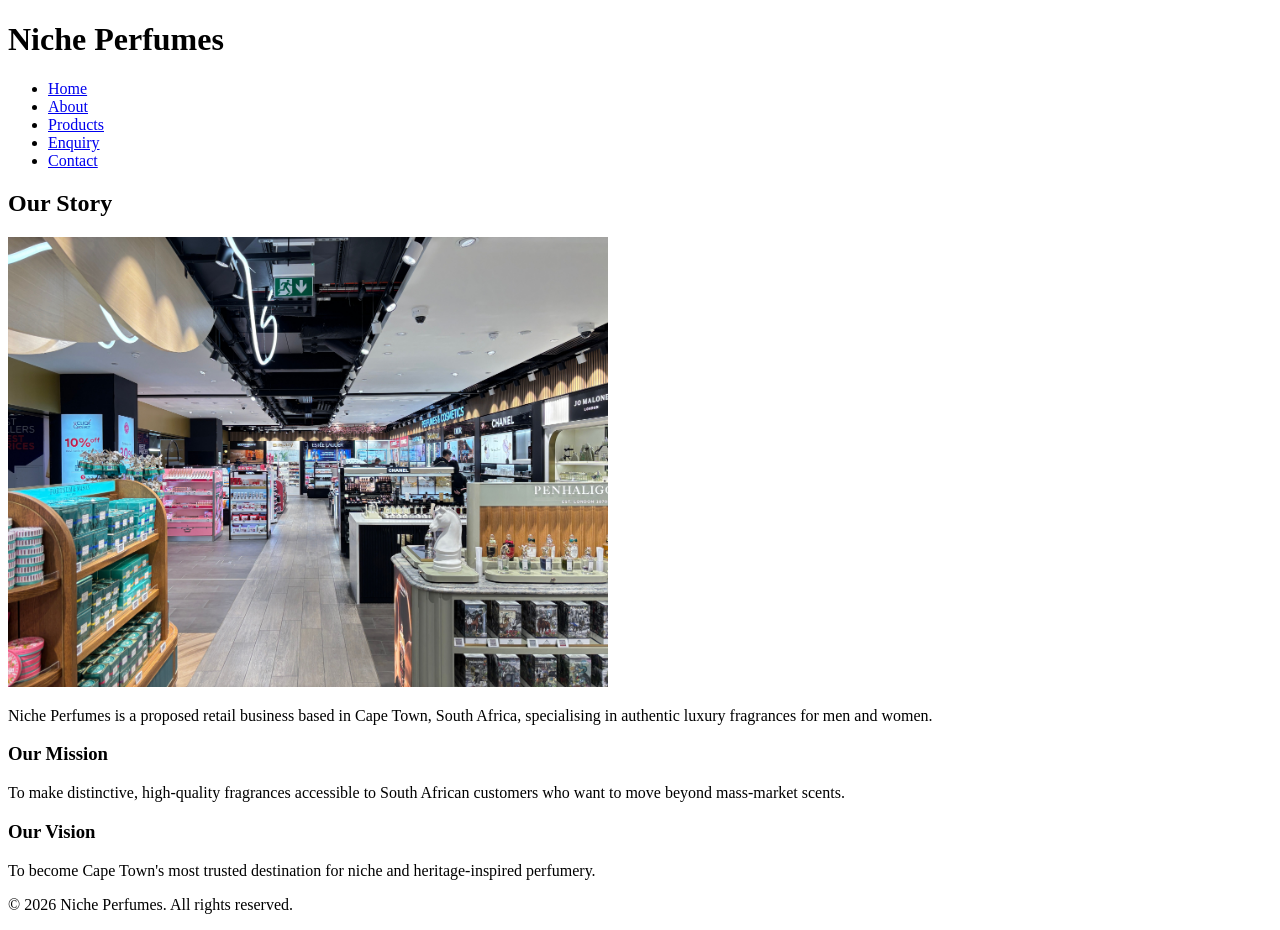
==== about.html @ 5447e138 "Add Part 1 HTML structure, images, and content" ====
<!DOCTYPE html>
<html lang="en">
<head>
    <meta charset="UTF-8">
    <meta name="viewport" content="width=device-width, initial-scale=1.0">
    <title>Niche Perfumes - About Us</title>
    <link rel="stylesheet" href="css/style.css">
</head>
<body>

    <header>
        <h1>Niche Perfumes</h1>
        <nav>
            <ul>
                <li><a href="index.html">Home</a></li>
                <li><a href="about.html">About</a></li>
                <li><a href="products.html">Products</a></li>
                <li><a href="enquiry.html">Enquiry</a></li>
                <li><a href="contact.html">Contact</a></li>
            </ul>
        </nav>
    </header>

    <main>
        <section class="about-content">
            <h2>Our Story</h2>
           
    <img src="images/about/about-store.jpg" alt="Niche Perfumes store interior" width="600">
    <p>Niche Perfumes is a proposed retail business based in Cape Town, South Africa, specialising in authentic luxury fragrances for men and women.</p>
           
            <h3>Our Mission</h3>
            <p>To make distinctive, high-quality fragrances accessible to South African customers who want to move beyond mass-market scents.</p>

            <h3>Our Vision</h3>
            <p>To become Cape Town's most trusted destination for niche and heritage-inspired perfumery.</p>
        </section>
    </main>

    <footer>
        <p>&copy; 2026 Niche Perfumes. All rights reserved.</p>
    </footer>

</body>
</html>
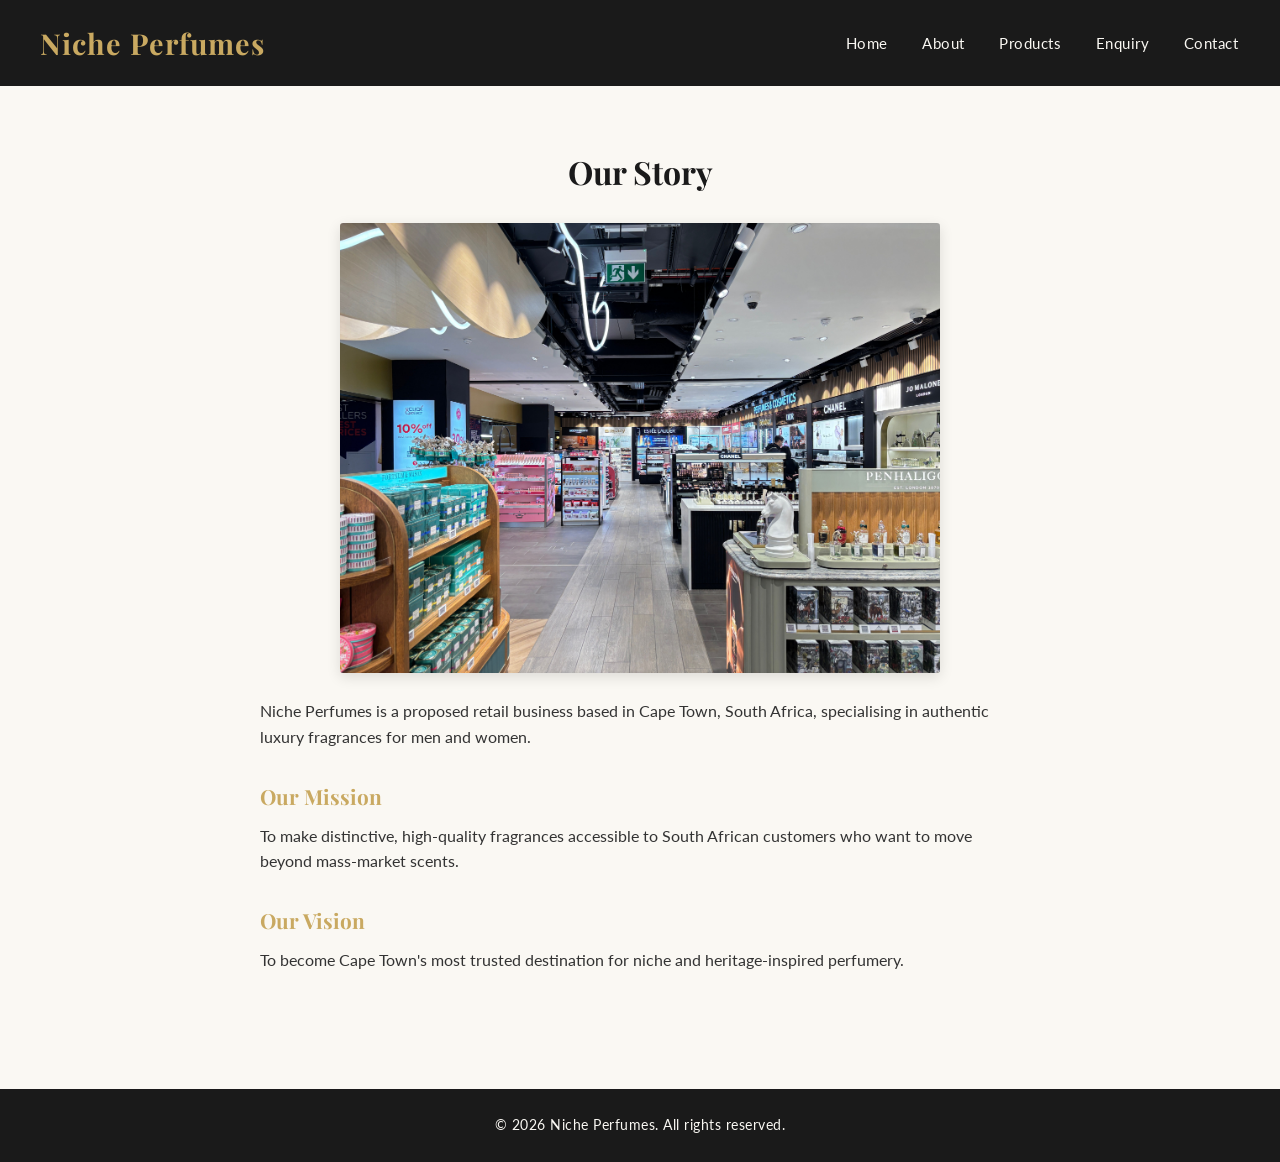
==== commit 753fa6cc: "Remove hard-coded width attributes from img tags" ====
--- a/about.html
+++ b/about.html
@@ -25,7 +25,7 @@
         <section class="about-content">
             <h2>Our Story</h2>
            
-    <img src="images/about/about-store.jpg" alt="Niche Perfumes store interior" width="600">
+    <img src="images/about/about-store.jpg" alt="Niche Perfumes store interior">
     <p>Niche Perfumes is a proposed retail business based in Cape Town, South Africa, specialising in authentic luxury fragrances for men and women.</p>
            
             <h3>Our Mission</h3>
--- a/css/style.css
+++ b/css/style.css
@@ -0,0 +1,575 @@
+/* ===== GOOGLE FONTS ===== */
+@import url('https://fonts.googleapis.com/css2?family=Playfair+Display:wght@400;700&family=Lato:wght@400;700&display=swap');
+
+/* ===== DESIGN TOKENS (CSS VARIABLES) ===== */
+:root {
+    --color-black: #1A1A1A;
+    --color-gold: #C9A961;
+    --color-ivory: #FAF8F3;
+    --color-grey: #8A8A8A;
+    --color-white: #FFFFFF;
+    --color-text: #333333;
+    --color-text-muted: #555555;
+    --color-border: #E5E0D5;
+
+    --font-heading: 'Playfair Display', 'Georgia', serif;
+    --font-body: 'Lato', sans-serif;
+
+    --spacing-sm: 1rem;
+    --spacing-md: 1.6rem;
+    --spacing-lg: 2.5rem;
+    --spacing-xl: 3.75rem;
+
+    --radius-sm: 0.2rem;
+    --radius-md: 0.4rem;
+
+    --transition: 0.3s ease;
+}
+
+/* ===== RESET & BASE STYLES ===== */
+* {
+    margin: 0;
+    padding: 0;
+    box-sizing: border-box;
+}
+
+body {
+    font-family: var(--font-body);
+    font-weight: 400;
+    background-color: var(--color-ivory);
+    color: var(--color-black);
+    line-height: 1.6;
+}
+
+h1, h2, h3 {
+    font-family: var(--font-heading);
+    font-weight: 700;
+}
+
+a {
+    text-decoration: none;
+    color: inherit;
+}
+
+ul {
+    list-style: none;
+}
+
+img {
+    max-width: 100%;
+    height: auto;
+    display: block;
+}
+
+/* ===== HEADER & NAVIGATION ===== */
+header {
+    background-color: var(--color-black);
+    padding: 1.25rem var(--spacing-lg);
+    display: flex;
+    justify-content: space-between;
+    align-items: center;
+    flex-wrap: wrap;
+}
+
+header h1 {
+    color: var(--color-gold);
+    font-size: 1.8rem;
+    letter-spacing: 1px;
+}
+
+nav ul {
+    display: flex;
+    gap: 1.9rem;
+    width: 100%;
+    max-width: 100%;
+}
+
+nav a {
+    color: var(--color-ivory);
+    font-weight: 400;
+    font-size: 0.95rem;
+    letter-spacing: 0.5px;
+    transition: color var(--transition);
+    padding: 4px 2px;
+}
+
+nav a:hover,
+nav a:focus-visible {
+    color: var(--color-gold);
+    outline: none;
+}
+
+nav a:active {
+    color: var(--color-white);
+}
+
+/* ===== HERO SECTION ===== */
+.hero {
+    text-align: center;
+    padding: var(--spacing-xl) 1.25rem;
+    background-color: var(--color-ivory);
+}
+
+.hero img {
+    width: 100%;
+    max-width: 500px;
+    margin: 0 auto 1.9rem;
+    border-radius: var(--radius-sm);
+    box-shadow: 0 4px 14px rgba(0, 0, 0, 0.15);
+}
+
+.hero h2 {
+    font-size: 2.2rem;
+    color: var(--color-black);
+    margin-bottom: var(--spacing-sm);
+    letter-spacing: 0.5px;
+}
+
+.hero p {
+    font-size: 1.1rem;
+    font-weight: 400;
+    color: var(--color-text-muted);
+    margin-bottom: var(--spacing-md);
+}
+
+.hero .btn,
+.hero a.btn {
+    display: inline-block;
+    background-color: var(--color-black);
+    color: var(--color-gold);
+    font-weight: 700;
+    padding: 0.9rem 2.25rem;
+    font-size: 0.95rem;
+    letter-spacing: 1px;
+    text-transform: uppercase;
+    border-radius: 0.15rem;
+    transition: background-color var(--transition);
+}
+
+.hero .btn:hover,
+.hero a.btn:hover,
+.hero .btn:focus-visible {
+    background-color: var(--color-gold);
+    color: var(--color-black);
+    outline: none;
+}
+
+.hero .btn:active {
+    background-color: var(--color-white);
+}
+
+/* ===== FEATURED PRODUCTS ===== */
+.featured-products {
+    padding: 3.125rem 1.25rem;
+    text-align: center;
+    background-color: var(--color-white);
+    display: flex;
+    flex-direction: column;
+    align-items: center;
+}
+
+.featured-products h3 {
+    font-size: 1.6rem;
+    margin-bottom: 2.2rem;
+    color: var(--color-black);
+}
+
+.product-preview {
+    display: flex;
+    justify-content: center;
+    gap: var(--spacing-lg);
+    flex-wrap: wrap;
+    width: 100%;
+}
+
+.product-preview img {
+    width: 280px;
+    max-width: 100%;
+    height: 280px;
+    object-fit: cover;
+    border-radius: var(--radius-sm);
+    margin-bottom: var(--spacing-sm);
+    box-shadow: 0 2px 10px rgba(0, 0, 0, 0.1);
+    transition: transform var(--transition);
+}
+
+.product-preview img:hover {
+    transform: scale(1.03);
+}
+
+.product-preview p {
+    max-width: 280px;
+    font-size: 0.95rem;
+    font-weight: 400;
+    color: var(--color-text-muted);
+}
+
+/* ===== FOOTER ===== */
+footer {
+    background-color: var(--color-black);
+    color: var(--color-ivory);
+    text-align: center;
+    padding: var(--spacing-md) 1.25rem;
+    font-size: 0.85rem;
+    letter-spacing: 0.5px;
+    margin-top: var(--spacing-lg);
+}
+
+/* ===== ABOUT PAGE ===== */
+.about-content {
+    max-width: 800px;
+    width: 100%;
+    margin: 0 auto;
+    padding: var(--spacing-xl) 1.25rem;
+}
+
+.about-content h2 {
+    font-size: 2rem;
+    color: var(--color-black);
+    margin-bottom: var(--spacing-md);
+    text-align: center;
+}
+
+.about-content img {
+    width: 100%;
+    max-width: 600px;
+    margin: 0 auto var(--spacing-md);
+    border-radius: var(--radius-sm);
+    box-shadow: 0 4px 14px rgba(0, 0, 0, 0.12);
+}
+
+.about-content h3 {
+    font-size: 1.3rem;
+    color: var(--color-gold);
+    margin-top: 1.9rem;
+    margin-bottom: 0.6rem;
+}
+
+.about-content p {
+    font-size: 1rem;
+    font-weight: 400;
+    color: var(--color-text);
+    margin-bottom: var(--spacing-sm);
+}
+
+/* ===== PRODUCTS PAGE ===== */
+.products-intro {
+    max-width: 700px;
+    width: 100%;
+    margin: 0 auto;
+    padding: 3.125rem 1.25rem var(--spacing-md);
+    text-align: center;
+}
+
+.products-intro h2 {
+    font-size: 2rem;
+    color: var(--color-black);
+    margin-bottom: var(--spacing-sm);
+}
+
+.products-intro p {
+    font-weight: 400;
+    color: var(--color-text-muted);
+}
+
+.scent-family {
+    max-width: 700px;
+    width: 100%;
+    margin: 0 auto;
+    padding: 1.9rem 1.25rem;
+    text-align: center;
+    border-bottom: 1px solid var(--color-border);
+}
+
+.scent-family h3 {
+    font-size: 1.4rem;
+    color: var(--color-gold);
+    margin-bottom: var(--spacing-sm);
+}
+
+.scent-family img {
+    width: 100%;
+    max-width: 300px;
+    margin: 0 auto var(--spacing-sm);
+    border-radius: var(--radius-sm);
+    box-shadow: 0 3px 10px rgba(0, 0, 0, 0.1);
+}
+
+.scent-family p {
+    font-weight: 400;
+    color: var(--color-text);
+    max-width: 500px;
+    margin: 0 auto;
+}
+
+.scent-family .price {
+    display: inline-block;
+    background-color: var(--color-gold);
+    color: var(--color-black);
+    font-weight: 700;
+    font-size: 0.9rem;
+    padding: 0.4rem 1rem;
+    border-radius: var(--radius-sm);
+    margin-top: 0.8rem;
+}
+
+/* Gallery: CSS Grid, responsive without extra media queries */
+.more-collection {
+    max-width: 900px;
+    width: 100%;
+    margin: 0 auto;
+    padding: var(--spacing-lg) 1.25rem;
+    text-align: center;
+    display: grid;
+    grid-template-columns: repeat(auto-fit, minmax(200px, 1fr));
+    gap: 1.25rem;
+}
+
+.more-collection h3 {
+    grid-column: 1 / -1;
+    font-size: 1.4rem;
+    color: var(--color-black);
+    margin-bottom: var(--spacing-md);
+}
+
+.collection-item img {
+    width: 100%;
+    height: 220px;
+    object-fit: cover;
+    border-radius: var(--radius-sm);
+    box-shadow: 0 3px 10px rgba(0, 0, 0, 0.1);
+    transition: transform var(--transition);
+}
+
+.collection-item img:hover {
+    transform: scale(1.03);
+}
+
+.collection-item .price {
+    display: inline-block;
+    background-color: var(--color-gold);
+    color: var(--color-black);
+    font-weight: 700;
+    font-size: 0.9rem;
+    padding: 0.4rem 1rem;
+    border-radius: var(--radius-sm);
+    margin-top: 0.8rem;
+}
+
+/* ===== ENQUIRY PAGE ===== */
+.enquiry-form {
+    max-width: 600px;
+    width: 100%;
+    margin: 0 auto;
+    text-align: center;
+}
+
+.enquiry-form h2 {
+    font-size: 2rem;
+    color: var(--color-black);
+    margin-bottom: var(--spacing-sm);
+}
+
+.enquiry-form > p {
+    font-weight: 400;
+    color: var(--color-text);
+    margin-bottom: var(--spacing-md);
+}
+
+.enquiry-form form {
+    background-color: var(--color-white);
+    padding: 1.9rem;
+    border-radius: var(--radius-md);
+    text-align: left;
+    box-shadow: 0 4px 12px rgba(0, 0, 0, 0.08);
+}
+
+.enquiry-form label {
+    display: block;
+    font-size: 0.9rem;
+    font-weight: 700;
+    color: var(--color-black);
+    margin-top: 1.1rem;
+    margin-bottom: 0.4rem;
+}
+
+.enquiry-form input,
+.enquiry-form select,
+.enquiry-form textarea {
+    width: 100%;
+    padding: 0.6rem 0.75rem;
+    border: 1px solid var(--color-gold);
+    border-radius: var(--radius-sm);
+    font-family: inherit;
+    font-weight: 400;
+    font-size: 0.95rem;
+    transition: border-color var(--transition);
+}
+
+.enquiry-form input:focus-visible,
+.enquiry-form select:focus-visible,
+.enquiry-form textarea:focus-visible {
+    outline: none;
+    border-color: var(--color-black);
+}
+
+.enquiry-form button {
+    display: block;
+    width: 100%;
+    background-color: var(--color-black);
+    color: var(--color-gold);
+    font-weight: 700;
+    padding: 0.9rem;
+    margin-top: var(--spacing-sm);
+    border: none;
+    border-radius: var(--radius-sm);
+    font-size: 1rem;
+    letter-spacing: 1px;
+    text-transform: uppercase;
+    cursor: pointer;
+    transition: background-color var(--transition);
+}
+
+.enquiry-form button:hover,
+.enquiry-form button:focus-visible {
+    background-color: var(--color-gold);
+    color: var(--color-black);
+    outline: none;
+}
+
+.enquiry-form button:active {
+    background-color: var(--color-white);
+}
+
+.enquiry-form .note {
+    text-align: center;
+    color: var(--color-grey);
+    font-weight: 400;
+    font-size: 0.85rem;
+    margin-top: var(--spacing-sm);
+}
+
+/* ===== CONTACT PAGE ===== */
+.contact-info {
+    max-width: 700px;
+    width: 100%;
+    margin: 0 auto;
+    padding: 3.125rem 1.25rem var(--spacing-md);
+    text-align: center;
+}
+
+.contact-info h2 {
+    font-size: 2rem;
+    color: var(--color-black);
+    margin-bottom: var(--spacing-sm);
+}
+
+.contact-info > p {
+    font-weight: 400;
+    color: var(--color-text-muted);
+    margin-bottom: var(--spacing-md);
+}
+
+.contact-details {
+    display: inline-block;
+    text-align: left;
+    margin-bottom: var(--spacing-md);
+}
+
+.contact-details li {
+    padding: 0.5rem 0;
+    font-size: 1rem;
+    font-weight: 400;
+    color: var(--color-text);
+}
+
+.contact-details strong {
+    color: var(--color-gold);
+}
+
+.social-links a {
+    display: inline-block;
+    margin: 0 0.75rem;
+    color: var(--color-black);
+    font-weight: 700;
+    border-bottom: 1px solid var(--color-gold);
+    transition: color var(--transition);
+}
+
+.social-links a:hover,
+.social-links a:focus-visible {
+    color: var(--color-gold);
+    outline: none;
+}
+
+.map-section {
+    max-width: 900px;
+    width: 100%;
+    margin: var(--spacing-lg) auto 0;
+    padding: 0 1.25rem 3.125rem;
+    text-align: center;
+}
+
+.map-section h3 {
+    font-size: 1.4rem;
+    color: var(--color-black);
+    margin-bottom: 1.25rem;
+}
+
+.map-section iframe {
+    width: 100%;
+    height: 400px;
+    border: 0;
+    border-radius: var(--radius-sm);
+    box-shadow: 0 3px 10px rgba(0, 0, 0, 0.1);
+}
+
+/* ===== RESPONSIVE - TABLET & MOBILE ===== */
+@media (max-width: 768px) {
+    header {
+        flex-direction: column;
+        align-items: flex-start;
+        padding: 1.25rem;
+    }
+
+    header h1 {
+        margin-bottom: var(--spacing-sm);
+    }
+
+    nav ul {
+        flex-wrap: wrap;
+        gap: var(--spacing-sm);
+    }
+
+    .hero img {
+        max-width: 100%;
+    }
+
+    .hero h2 {
+        font-size: 1.6rem;
+    }
+
+    .product-preview {
+        flex-direction: column;
+    }
+
+    .about-content img,
+    .scent-family img {
+        max-width: 100%;
+    }
+}
+
+@media (max-width: 480px) {
+    header h1 {
+        font-size: 1.4rem;
+    }
+
+    .hero h2 {
+        font-size: 1.3rem;
+    }
+
+    nav ul {
+        flex-direction: column;
+        gap: 0.6rem;
+    }
+}
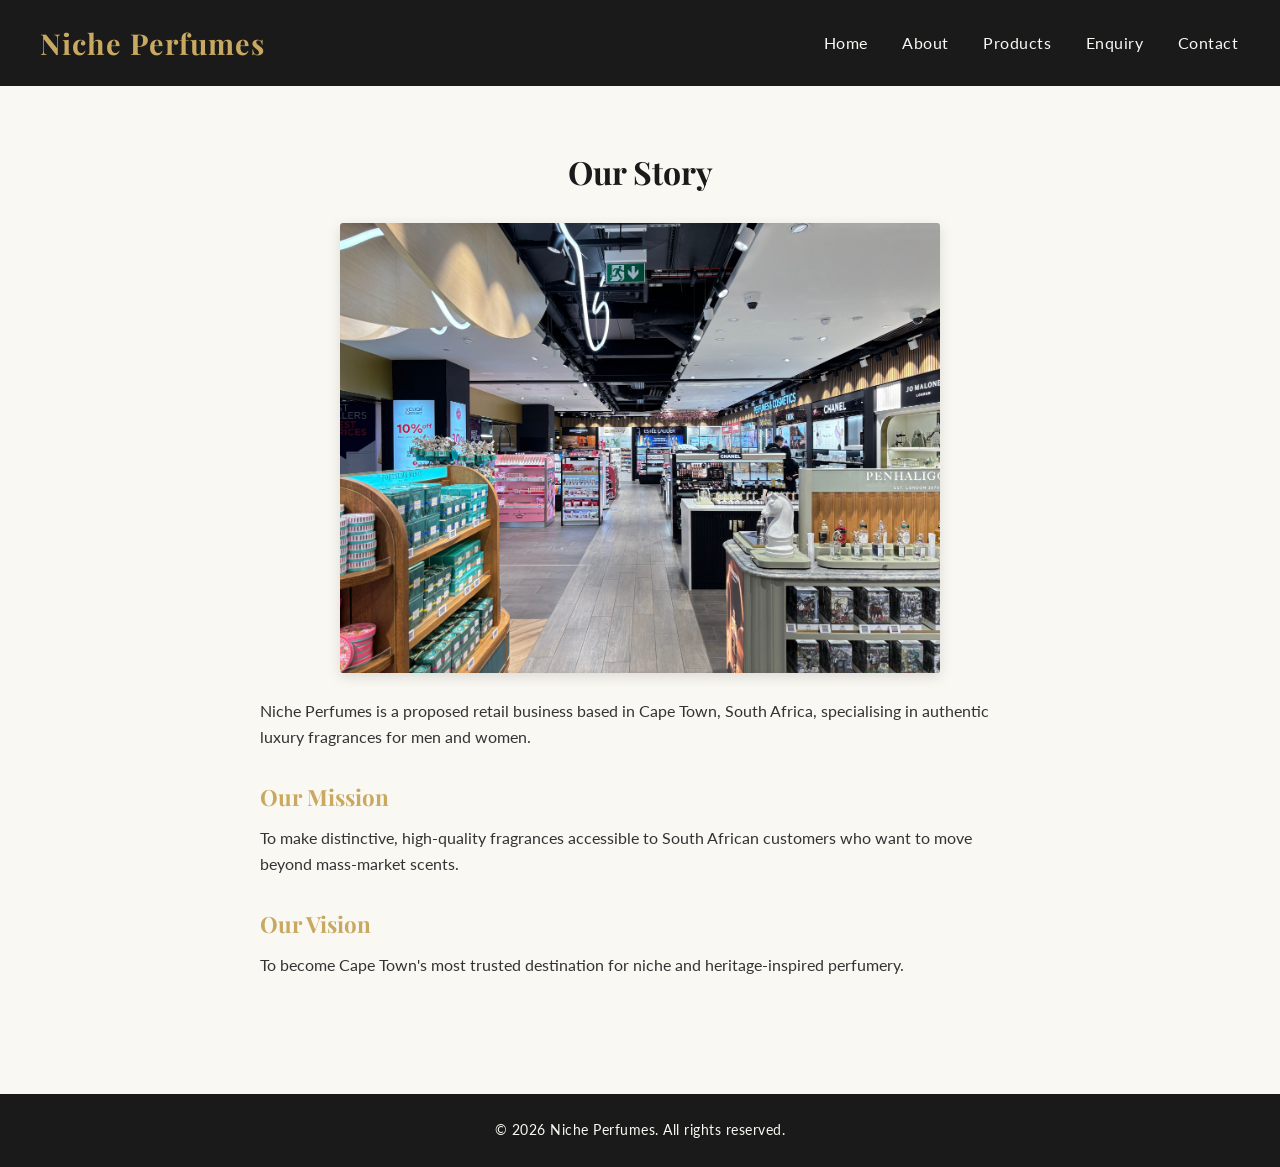
==== commit d395b408: "Add mobile hamburger navigation toggle with JavaScript on all pages" ====
--- a/about.html
+++ b/about.html
@@ -9,17 +9,21 @@
 <body>
 
     <header>
-        <h1>Niche Perfumes</h1>
-        <nav>
-            <ul>
-                <li><a href="index.html">Home</a></li>
-                <li><a href="about.html">About</a></li>
-                <li><a href="products.html">Products</a></li>
-                <li><a href="enquiry.html">Enquiry</a></li>
-                <li><a href="contact.html">Contact</a></li>
-            </ul>
-        </nav>
-    </header>
+    <h1>Niche Perfumes</h1>
+    <!-- Hamburger button: only visible on small screens (see CSS) -->
+    <button class="nav-toggle" aria-label="Toggle navigation menu" aria-expanded="false" aria-controls="main-nav">
+        &#9776;
+    </button>
+    <nav id="main-nav">
+        <ul>
+            <li><a href="index.html">Home</a></li>
+            <li><a href="about.html">About</a></li>
+            <li><a href="products.html">Products</a></li>
+            <li><a href="enquiry.html">Enquiry</a></li>
+            <li><a href="contact.html">Contact</a></li>
+        </ul>
+    </nav>
+</header>
 
     <main>
         <section class="about-content">
@@ -40,5 +44,6 @@
         <p>&copy; 2026 Niche Perfumes. All rights reserved.</p>
     </footer>
 
+        <script src="js/main.js"></script>
 </body>
 </html>
--- a/css/style.css
+++ b/css/style.css
@@ -24,6 +24,17 @@
     --radius-md: 0.4rem;
 
     --transition: 0.3s ease;
+
+    /* Type scale: every font-size in the site uses these tokens.
+       The heading sizes are redefined in the media queries below,
+       so the whole type scale shrinks on tablet and mobile. */
+    --font-size-sm: 0.85rem;
+    --font-size-base: 1rem;
+    --font-size-lg: 1.1rem;
+    --font-size-h3: 1.4rem;
+    --font-size-h2: 2rem;
+    --font-size-hero: 2.2rem;
+    --font-size-logo: 1.8rem;
 }
 
 /* ===== RESET & BASE STYLES ===== */
@@ -38,6 +49,7 @@
     font-weight: 400;
     background-color: var(--color-ivory);
     color: var(--color-black);
+    font-size: var(--font-size-base);
     line-height: 1.6;
 }
 
@@ -73,7 +85,7 @@
 
 header h1 {
     color: var(--color-gold);
-    font-size: 1.8rem;
+    font-size: var(--font-size-logo);
     letter-spacing: 1px;
 }
 
@@ -87,7 +99,7 @@
 nav a {
     color: var(--color-ivory);
     font-weight: 400;
-    font-size: 0.95rem;
+    font-size: var(--font-size-base);
     letter-spacing: 0.5px;
     transition: color var(--transition);
     padding: 4px 2px;
@@ -103,6 +115,32 @@
     color: var(--color-white);
 }
 
+/* Hamburger button: hidden on desktop, shown on tablet and mobile.
+   js/main.js opens and closes the menu when it is clicked. */
+.nav-toggle {
+    display: none;
+    background: none;
+    border: 1px solid var(--color-gold);
+    border-radius: var(--radius-sm);
+    color: var(--color-gold);
+    font-size: var(--font-size-h3);
+    line-height: 1;
+    padding: 0.3rem 0.6rem;
+    cursor: pointer;
+    transition: background-color var(--transition), color var(--transition);
+}
+
+.nav-toggle:hover,
+.nav-toggle:focus-visible {
+    background-color: var(--color-gold);
+    color: var(--color-black);
+    outline: none;
+}
+
+.nav-toggle:active {
+    background-color: var(--color-white);
+}
+
 /* ===== HERO SECTION ===== */
 .hero {
     text-align: center;
@@ -119,14 +157,14 @@
 }
 
 .hero h2 {
-    font-size: 2.2rem;
+    font-size: var(--font-size-hero);
     color: var(--color-black);
     margin-bottom: var(--spacing-sm);
     letter-spacing: 0.5px;
 }
 
 .hero p {
-    font-size: 1.1rem;
+    font-size: var(--font-size-lg);
     font-weight: 400;
     color: var(--color-text-muted);
     margin-bottom: var(--spacing-md);
@@ -139,7 +177,7 @@
     color: var(--color-gold);
     font-weight: 700;
     padding: 0.9rem 2.25rem;
-    font-size: 0.95rem;
+    font-size: var(--font-size-base);
     letter-spacing: 1px;
     text-transform: uppercase;
     border-radius: 0.15rem;
@@ -169,7 +207,7 @@
 }
 
 .featured-products h3 {
-    font-size: 1.6rem;
+    font-size: var(--font-size-h3);
     margin-bottom: 2.2rem;
     color: var(--color-black);
 }
@@ -199,7 +237,7 @@
 
 .product-preview p {
     max-width: 280px;
-    font-size: 0.95rem;
+    font-size: var(--font-size-base);
     font-weight: 400;
     color: var(--color-text-muted);
 }
@@ -210,7 +248,7 @@
     color: var(--color-ivory);
     text-align: center;
     padding: var(--spacing-md) 1.25rem;
-    font-size: 0.85rem;
+    font-size: var(--font-size-sm);
     letter-spacing: 0.5px;
     margin-top: var(--spacing-lg);
 }
@@ -224,7 +262,7 @@
 }
 
 .about-content h2 {
-    font-size: 2rem;
+    font-size: var(--font-size-h2);
     color: var(--color-black);
     margin-bottom: var(--spacing-md);
     text-align: center;
@@ -239,14 +277,14 @@
 }
 
 .about-content h3 {
-    font-size: 1.3rem;
+    font-size: var(--font-size-h3);
     color: var(--color-gold);
     margin-top: 1.9rem;
     margin-bottom: 0.6rem;
 }
 
 .about-content p {
-    font-size: 1rem;
+    font-size: var(--font-size-base);
     font-weight: 400;
     color: var(--color-text);
     margin-bottom: var(--spacing-sm);
@@ -262,7 +300,7 @@
 }
 
 .products-intro h2 {
-    font-size: 2rem;
+    font-size: var(--font-size-h2);
     color: var(--color-black);
     margin-bottom: var(--spacing-sm);
 }
@@ -282,7 +320,7 @@
 }
 
 .scent-family h3 {
-    font-size: 1.4rem;
+    font-size: var(--font-size-h3);
     color: var(--color-gold);
     margin-bottom: var(--spacing-sm);
 }
@@ -307,7 +345,7 @@
     background-color: var(--color-gold);
     color: var(--color-black);
     font-weight: 700;
-    font-size: 0.9rem;
+    font-size: var(--font-size-sm);
     padding: 0.4rem 1rem;
     border-radius: var(--radius-sm);
     margin-top: 0.8rem;
@@ -321,13 +359,13 @@
     padding: var(--spacing-lg) 1.25rem;
     text-align: center;
     display: grid;
-    grid-template-columns: repeat(auto-fit, minmax(200px, 1fr));
+    grid-template-columns: repeat(auto-fit, minmax(250px, 1fr));
     gap: 1.25rem;
 }
 
 .more-collection h3 {
     grid-column: 1 / -1;
-    font-size: 1.4rem;
+    font-size: var(--font-size-h3);
     color: var(--color-black);
     margin-bottom: var(--spacing-md);
 }
@@ -350,7 +388,7 @@
     background-color: var(--color-gold);
     color: var(--color-black);
     font-weight: 700;
-    font-size: 0.9rem;
+    font-size: var(--font-size-sm);
     padding: 0.4rem 1rem;
     border-radius: var(--radius-sm);
     margin-top: 0.8rem;
@@ -365,7 +403,7 @@
 }
 
 .enquiry-form h2 {
-    font-size: 2rem;
+    font-size: var(--font-size-h2);
     color: var(--color-black);
     margin-bottom: var(--spacing-sm);
 }
@@ -386,7 +424,7 @@
 
 .enquiry-form label {
     display: block;
-    font-size: 0.9rem;
+    font-size: var(--font-size-sm);
     font-weight: 700;
     color: var(--color-black);
     margin-top: 1.1rem;
@@ -402,7 +440,7 @@
     border-radius: var(--radius-sm);
     font-family: inherit;
     font-weight: 400;
-    font-size: 0.95rem;
+    font-size: var(--font-size-base);
     transition: border-color var(--transition);
 }
 
@@ -423,7 +461,7 @@
     margin-top: var(--spacing-sm);
     border: none;
     border-radius: var(--radius-sm);
-    font-size: 1rem;
+    font-size: var(--font-size-base);
     letter-spacing: 1px;
     text-transform: uppercase;
     cursor: pointer;
@@ -445,7 +483,7 @@
     text-align: center;
     color: var(--color-grey);
     font-weight: 400;
-    font-size: 0.85rem;
+    font-size: var(--font-size-sm);
     margin-top: var(--spacing-sm);
 }
 
@@ -459,7 +497,7 @@
 }
 
 .contact-info h2 {
-    font-size: 2rem;
+    font-size: var(--font-size-h2);
     color: var(--color-black);
     margin-bottom: var(--spacing-sm);
 }
@@ -478,7 +516,7 @@
 
 .contact-details li {
     padding: 0.5rem 0;
-    font-size: 1rem;
+    font-size: var(--font-size-base);
     font-weight: 400;
     color: var(--color-text);
 }
@@ -511,7 +549,7 @@
 }
 
 .map-section h3 {
-    font-size: 1.4rem;
+    font-size: var(--font-size-h3);
     color: var(--color-black);
     margin-bottom: 1.25rem;
 }
@@ -524,29 +562,44 @@
     box-shadow: 0 3px 10px rgba(0, 0, 0, 0.1);
 }
 
-/* ===== RESPONSIVE - TABLET & MOBILE ===== */
+/* ===== RESPONSIVE - TABLET (768px and below) ===== */
 @media (max-width: 768px) {
+    /* Smaller type scale for tablet: all headings update automatically */
+    :root {
+        --font-size-h3: 1.25rem;
+        --font-size-h2: 1.7rem;
+        --font-size-hero: 1.6rem;
+        --font-size-logo: 1.6rem;
+    }
+
+    /* Logo on the left, hamburger button on the right */
     header {
+        padding: 1.25rem;
+    }
+
+    .nav-toggle {
+        display: block;
+    }
+
+    /* Menu is hidden until the hamburger button is clicked */
+    nav {
+        display: none;
+        width: 100%;
+        margin-top: var(--spacing-sm);
+    }
+
+    /* Class added by js/main.js when the menu is open */
+    nav.is-open {
+        display: block;
+    }
+
+    nav ul {
         flex-direction: column;
-        align-items: flex-start;
-        padding: 1.25rem;
-    }
-
-    header h1 {
-        margin-bottom: var(--spacing-sm);
-    }
-
-    nav ul {
-        flex-wrap: wrap;
         gap: var(--spacing-sm);
     }
 
     .hero img {
         max-width: 100%;
-    }
-
-    .hero h2 {
-        font-size: 1.6rem;
     }
 
     .product-preview {
@@ -559,17 +612,13 @@
     }
 }
 
+/* ===== RESPONSIVE - MOBILE (480px and below) ===== */
 @media (max-width: 480px) {
-    header h1 {
-        font-size: 1.4rem;
-    }
-
-    .hero h2 {
-        font-size: 1.3rem;
-    }
-
-    nav ul {
-        flex-direction: column;
-        gap: 0.6rem;
-    }
-}+    /* Smallest type scale for mobile */
+    :root {
+        --font-size-h3: 1.15rem;
+        --font-size-h2: 1.5rem;
+        --font-size-hero: 1.3rem;
+        --font-size-logo: 1.4rem;
+    }
+}
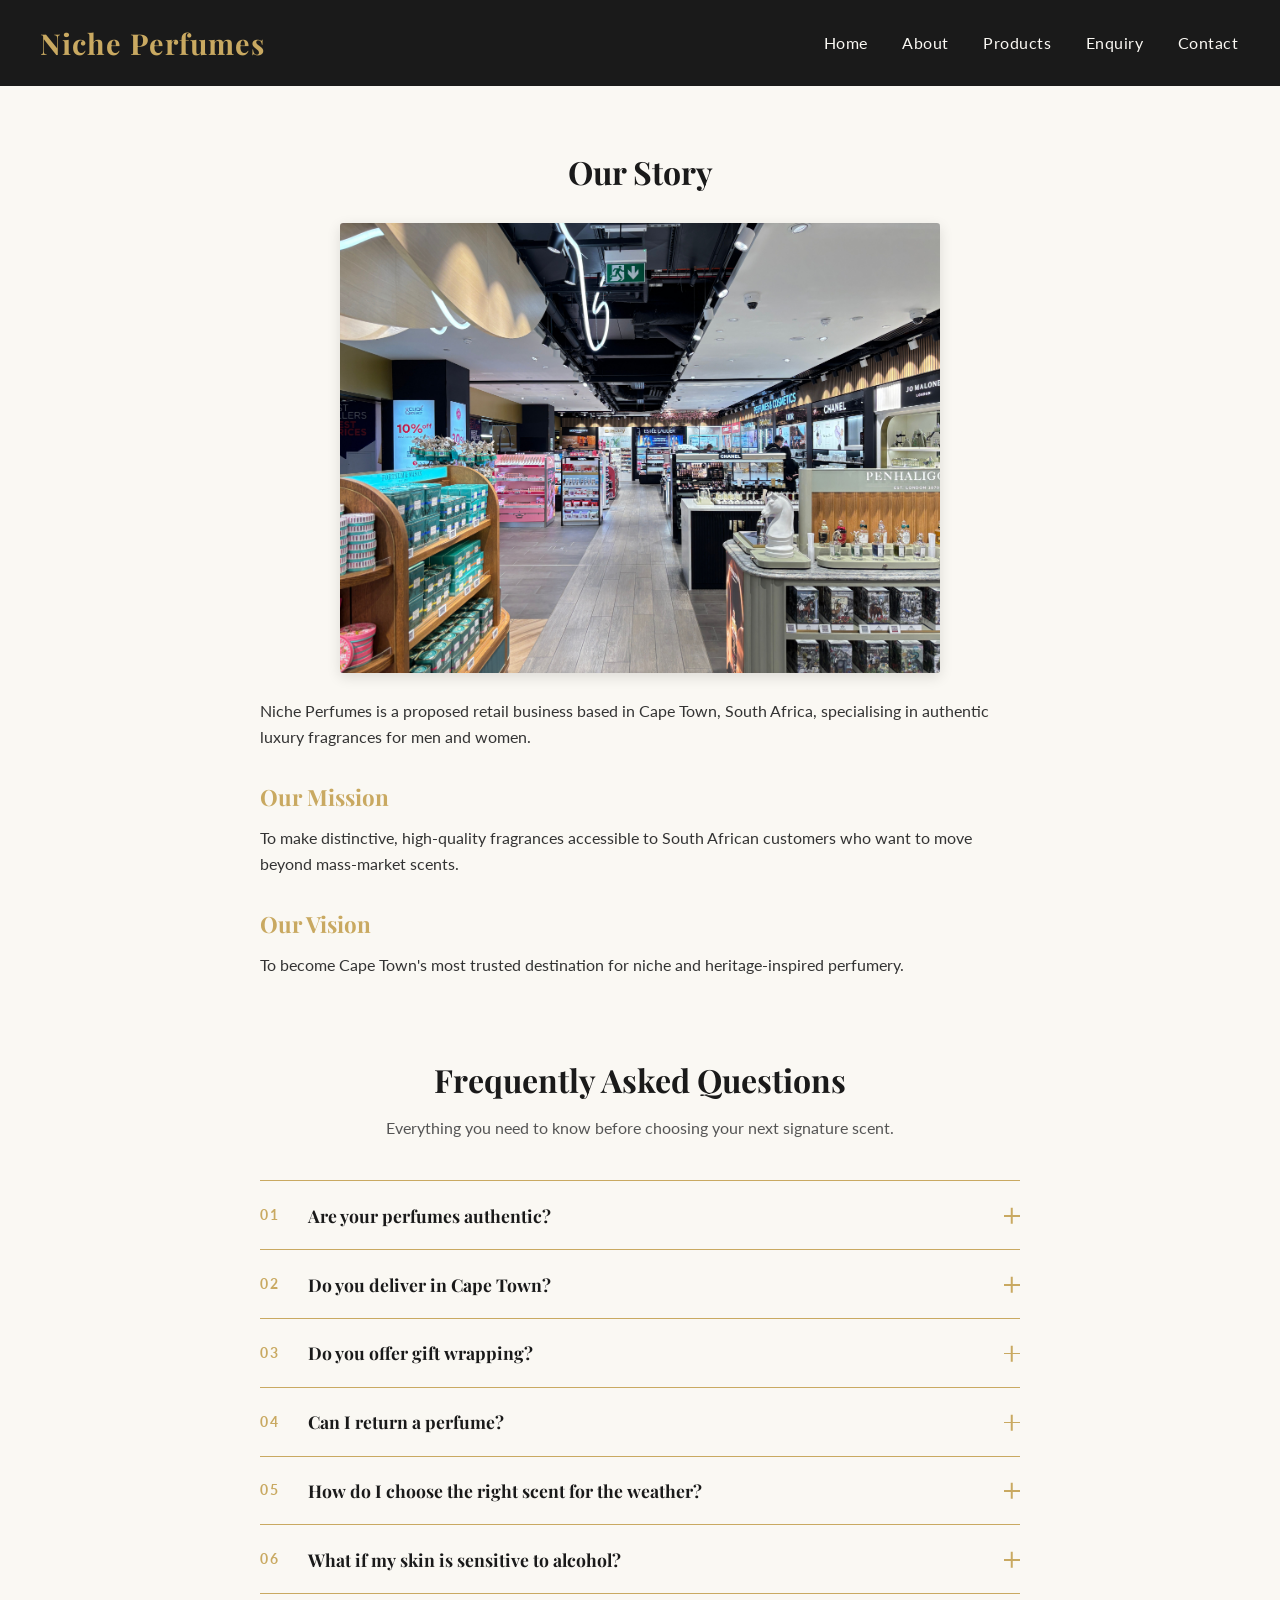
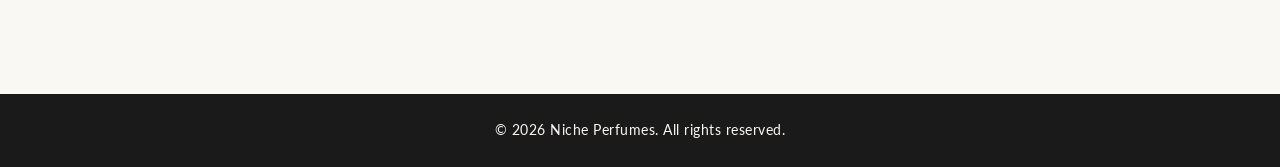
==== commit 5142619d: "Add FAQ accordion to About page" ====
--- a/about.html
+++ b/about.html
@@ -38,6 +38,124 @@
             <h3>Our Vision</h3>
             <p>To become Cape Town's most trusted destination for niche and heritage-inspired perfumery.</p>
         </section>
+                <!-- FAQ accordion: questions open and close with js/main.js -->
+        <section class="faq" aria-labelledby="faq-title">
+            <h2 id="faq-title">Frequently Asked Questions</h2>
+            <p class="faq-intro">Everything you need to know before choosing your next signature scent.</p>
+
+            <div class="faq-list">
+            <div class="faq-item">
+                <h3>
+                    <button class="faq-question" id="faq-question-1" aria-expanded="false" aria-controls="faq-answer-1">
+                        <span class="faq-number">01</span>
+                        <span class="faq-text">Are your perfumes authentic?</span>
+                        <span class="faq-icon" aria-hidden="true"></span>
+                    </button>
+                </h3>
+                <div class="faq-answer" id="faq-answer-1" role="region" aria-labelledby="faq-question-1">
+                    <div class="faq-answer-inner">
+                        <p>Yes. Every fragrance at Niche Perfumes is 100% authentic and sourced directly from recognised perfume houses and their authorised distributors. We never sell copies, testers presented as new stock, or grey-market products.</p>
+                    </div>
+                </div>
+            </div>
+
+            <div class="faq-item">
+                <h3>
+                    <button class="faq-question" id="faq-question-2" aria-expanded="false" aria-controls="faq-answer-2">
+                        <span class="faq-number">02</span>
+                        <span class="faq-text">Do you deliver in Cape Town?</span>
+                        <span class="faq-icon" aria-hidden="true"></span>
+                    </button>
+                </h3>
+                <div class="faq-answer" id="faq-answer-2" role="region" aria-labelledby="faq-question-2">
+                    <div class="faq-answer-inner">
+                        <p>We deliver across Cape Town and the surrounding areas, and you can also collect your order from our store in the Cape Town CBD. Nationwide delivery across South Africa is planned as the business grows.</p>
+                    </div>
+                </div>
+            </div>
+
+            <div class="faq-item">
+                <h3>
+                    <button class="faq-question" id="faq-question-3" aria-expanded="false" aria-controls="faq-answer-3">
+                        <span class="faq-number">03</span>
+                        <span class="faq-text">Do you offer gift wrapping?</span>
+                        <span class="faq-icon" aria-hidden="true"></span>
+                    </button>
+                </h3>
+                <div class="faq-answer" id="faq-answer-3" role="region" aria-labelledby="faq-question-3">
+                    <div class="faq-answer-inner">
+                        <p>Yes. Every perfume can be gift-wrapped in our signature black and gold packaging at no extra cost. We also prepare curated gift sets for birthdays, anniversaries, and corporate clients.</p>
+                    </div>
+                </div>
+            </div>
+
+            <div class="faq-item">
+                <h3>
+                    <button class="faq-question" id="faq-question-4" aria-expanded="false" aria-controls="faq-answer-4">
+                        <span class="faq-number">04</span>
+                        <span class="faq-text">Can I return a perfume?</span>
+                        <span class="faq-icon" aria-hidden="true"></span>
+                    </button>
+                </h3>
+                <div class="faq-answer" id="faq-answer-4" role="region" aria-labelledby="faq-question-4">
+                    <div class="faq-answer-inner">
+                        <p>Unopened perfumes in their original sealed packaging can be returned within <strong>72 hours</strong> of purchase, with your till slip as proof of purchase. Returned items can be exchanged or credited, as <strong>we do not offer refunds</strong>. For hygiene reasons, opened or used fragrances cannot be returned.</p>
+                    </div>
+                </div>
+            </div>
+
+            <div class="faq-item">
+                <h3>
+                    <button class="faq-question" id="faq-question-5" aria-expanded="false" aria-controls="faq-answer-5">
+                        <span class="faq-number">05</span>
+                        <span class="faq-text">How do I choose the right scent for the weather?</span>
+                        <span class="faq-icon" aria-hidden="true"></span>
+                    </button>
+                </h3>
+                <div class="faq-answer" id="faq-answer-5" role="region" aria-labelledby="faq-question-5">
+                    <div class="faq-answer-inner">
+                        <p>Let the weather and the occasion guide you:</p>
+                        <ul>
+                            <li><strong>Hot or humid days:</strong> heat makes a fragrance stronger, so choose light fresh, citrus, aquatic, or green scents, ideally an eau de toilette, and use only one or two sprays.</li>
+                            <li><strong>Cold or winter days:</strong> cold air softens a scent, so richer woody, amber, and vanilla fragrances (often an eau de parfum) last longer and feel warmer.</li>
+                            <li><strong>Mild or rainy days:</strong> soft florals and clean musks feel balanced without being too heavy.</li>
+                            <li><strong>Day or evening:</strong> keep lighter scents for work and daytime, and save intense woody or oriental scents for evenings and special occasions.</li>
+                        </ul>
+                        <p>Perfume types, from the lightest to the strongest:</p>
+                        <ul>
+                            <li><strong>Eau de Cologne</strong> (about 2–4% perfume oil): the lightest, ideal for very hot days.</li>
+                            <li><strong>Eau de Toilette</strong> (about 5–15%): light and fresh, for daytime and summer.</li>
+                            <li><strong>Eau de Parfum</strong> (about 15–20%): more intense and longer lasting, for winter and evenings.</li>
+                            <li><strong>Parfum / Extrait</strong> (about 20–30%): the most concentrated, for special occasions.</li>
+                        </ul>
+                        <p>Explore our scent families on the <a href="products.html">Products page</a>, or <a href="enquiry.html">send us an enquiry</a> for a personal recommendation.</p>
+                    </div>
+                </div>
+            </div>
+
+            <div class="faq-item">
+                <h3>
+                    <button class="faq-question" id="faq-question-6" aria-expanded="false" aria-controls="faq-answer-6">
+                        <span class="faq-number">06</span>
+                        <span class="faq-text">What if my skin is sensitive to alcohol?</span>
+                        <span class="faq-icon" aria-hidden="true"></span>
+                    </button>
+                </h3>
+                <div class="faq-answer" id="faq-answer-6" role="region" aria-labelledby="faq-question-6">
+                    <div class="faq-answer-inner">
+                        <p>Most perfumes are alcohol-based, which helps the scent spread, but alcohol can dry out or irritate sensitive skin. A few simple tips:</p>
+                        <ul>
+                            <li><strong>Test first:</strong> apply a small amount to your inner wrist and wait 24 hours before wearing it more widely.</li>
+                            <li><strong>Spray on clothing instead of skin:</strong> fabric holds a scent well. Test on a hidden area first, as some delicate fabrics can stain.</li>
+                            <li><strong>Avoid irritated or freshly shaved skin,</strong> and never apply perfume to broken skin.</li>
+                            <li><strong>Choose gentler formats:</strong> alcohol-free perfume oils and light body mists are kinder to sensitive skin. Ask us which ones we stock.</li>
+                        </ul>
+                        <p>If redness or itching appears, stop using the product and ask a pharmacist or doctor for advice.</p>
+                    </div>
+                </div>
+            </div>
+            </div>
+        </section>
     </main>
 
     <footer>
--- a/css/style.css
+++ b/css/style.css
@@ -622,3 +622,258 @@
         --font-size-logo: 1.4rem;
     }
 }
+
+/* ===== LIGHTBOX (products page gallery) ===== */
+/* Show a zoom cursor so users know the images can be clicked */
+.scent-family img,
+.collection-item img {
+    cursor: zoom-in;
+}
+
+/* Gold outline when an image is reached with the keyboard (Tab key) */
+.scent-family img:focus-visible,
+.collection-item img:focus-visible {
+    outline: 2px solid var(--color-gold);
+    outline-offset: 4px;
+}
+
+/* Dark full-screen overlay, hidden until js/main.js adds "is-open" */
+.lightbox {
+    position: fixed;
+    inset: 0;
+    background-color: rgba(26, 26, 26, 0.92);
+    display: flex;
+    flex-direction: column;
+    align-items: center;
+    justify-content: center;
+    padding: var(--spacing-md);
+    z-index: 1000;
+    opacity: 0;
+    visibility: hidden;
+    transition: opacity var(--transition), visibility var(--transition);
+}
+
+.lightbox.is-open {
+    opacity: 1;
+    visibility: visible;
+    transition: opacity var(--transition), visibility 0s; /* visible at once so the close button can receive focus */
+}
+
+/* Enlarged image: fits the screen and zooms in slightly when opened */
+.lightbox-image {
+    max-width: 100%;
+    max-height: 80vh;
+    width: auto;
+    object-fit: contain;
+    border-radius: var(--radius-md);
+    box-shadow: 0 8px 30px rgba(0, 0, 0, 0.5);
+    transform: scale(0.95);
+    transition: transform var(--transition);
+}
+
+.lightbox.is-open .lightbox-image {
+    transform: scale(1);
+}
+
+.lightbox-caption {
+    color: var(--color-ivory);
+    font-size: var(--font-size-base);
+    margin-top: var(--spacing-sm);
+    text-align: center;
+}
+
+/* Round gold close button in the top-right corner */
+.lightbox-close {
+    position: absolute;
+    top: var(--spacing-sm);
+    right: var(--spacing-sm);
+    width: 2.75rem;
+    height: 2.75rem;
+    background: none;
+    border: 1px solid var(--color-gold);
+    border-radius: 50%;
+    color: var(--color-gold);
+    font-size: var(--font-size-h2);
+    line-height: 1;
+    cursor: pointer;
+    transition: background-color var(--transition), color var(--transition);
+}
+
+.lightbox-close:hover,
+.lightbox-close:focus-visible {
+    background-color: var(--color-gold);
+    color: var(--color-black);
+    outline: none;
+}
+
+/* ===== FAQ ACCORDION (about page) ===== */
+/* Editorial luxury style: numbered questions, thin gold lines, no boxes */
+.faq {
+    max-width: 800px;
+    width: 100%;
+    margin: 0 auto;
+    padding: 0 1.25rem var(--spacing-xl);
+}
+
+.faq h2 {
+    font-size: var(--font-size-h2);
+    color: var(--color-black);
+    text-align: center;
+    margin-bottom: 0.6rem;
+}
+
+.faq-intro {
+    text-align: center;
+    color: var(--color-text-muted);
+    margin-bottom: var(--spacing-lg);
+}
+
+.faq-list {
+    border-top: 1px solid var(--color-gold);
+}
+
+.faq-item {
+    border-bottom: 1px solid var(--color-gold);
+}
+
+.faq-item h3 {
+    margin: 0;
+}
+
+/* The whole question row is a button, so it works with mouse and keyboard */
+.faq-question {
+    display: flex;
+    align-items: center;
+    gap: var(--spacing-sm);
+    width: 100%;
+    padding: 1.4rem 0;
+    background: none;
+    border: none;
+    text-align: left;
+    cursor: pointer;
+    color: var(--color-black);
+    font-family: var(--font-heading);
+    font-size: var(--font-size-lg);
+    font-weight: 700;
+    transition: color var(--transition);
+}
+
+.faq-question:hover,
+.faq-question:focus-visible {
+    color: var(--color-gold);
+}
+
+.faq-question:focus-visible {
+    outline: 2px solid var(--color-gold);
+    outline-offset: 4px;
+}
+
+.faq-number {
+    min-width: 2rem;
+    font-family: var(--font-body);
+    font-size: var(--font-size-sm);
+    letter-spacing: 2px;
+    color: var(--color-gold);
+}
+
+.faq-text {
+    flex: 1;
+}
+
+/* Gold "+" drawn with two thin lines; it rotates into an "x" when open */
+.faq-icon {
+    position: relative;
+    width: 1rem;
+    height: 1rem;
+    flex-shrink: 0;
+    transition: transform var(--transition);
+}
+
+.faq-icon::before,
+.faq-icon::after {
+    content: '';
+    position: absolute;
+    top: 50%;
+    left: 0;
+    width: 100%;
+    height: 1.5px;
+    background-color: var(--color-gold);
+}
+
+.faq-icon::after {
+    transform: rotate(90deg);
+}
+
+.faq-item.is-open .faq-icon {
+    transform: rotate(45deg);
+}
+
+/* Smooth open/close: the grid row grows from 0fr to 1fr */
+.faq-answer {
+    display: grid;
+    grid-template-rows: 0fr;
+    transition: grid-template-rows 0.4s ease;
+}
+
+.faq-item.is-open .faq-answer {
+    grid-template-rows: 1fr;
+}
+
+/* Hidden answers cannot be reached with the Tab key */
+.faq-answer-inner {
+    overflow: hidden;
+    visibility: hidden;
+    transition: visibility 0.4s;
+}
+
+.faq-item.is-open .faq-answer-inner {
+    visibility: visible;
+    transition: visibility 0s;
+}
+
+.faq-answer p,
+.faq-answer ul {
+    max-width: 640px;
+    padding: 0 0 1rem calc(2rem + var(--spacing-sm));
+    color: var(--color-text);
+}
+
+.faq-answer-inner > :last-child {
+    padding-bottom: 1.4rem;
+}
+
+/* Tips list: each line starts with a short gold dash */
+.faq-answer li {
+    position: relative;
+    padding-left: 1.2rem;
+    margin-bottom: 0.6rem;
+}
+
+.faq-answer li::before {
+    content: '';
+    position: absolute;
+    left: 0;
+    top: 0.8em;
+    width: 0.6rem;
+    height: 1px;
+    background-color: var(--color-gold);
+}
+
+.faq-answer a {
+    color: var(--color-black);
+    font-weight: 700;
+    border-bottom: 1px solid var(--color-gold);
+    transition: color var(--transition);
+}
+
+.faq-answer a:hover,
+.faq-answer a:focus-visible {
+    color: var(--color-gold);
+}
+
+@media (max-width: 480px) {
+    .faq-answer p,
+    .faq-answer ul {
+        padding-left: 0;
+    }
+}
